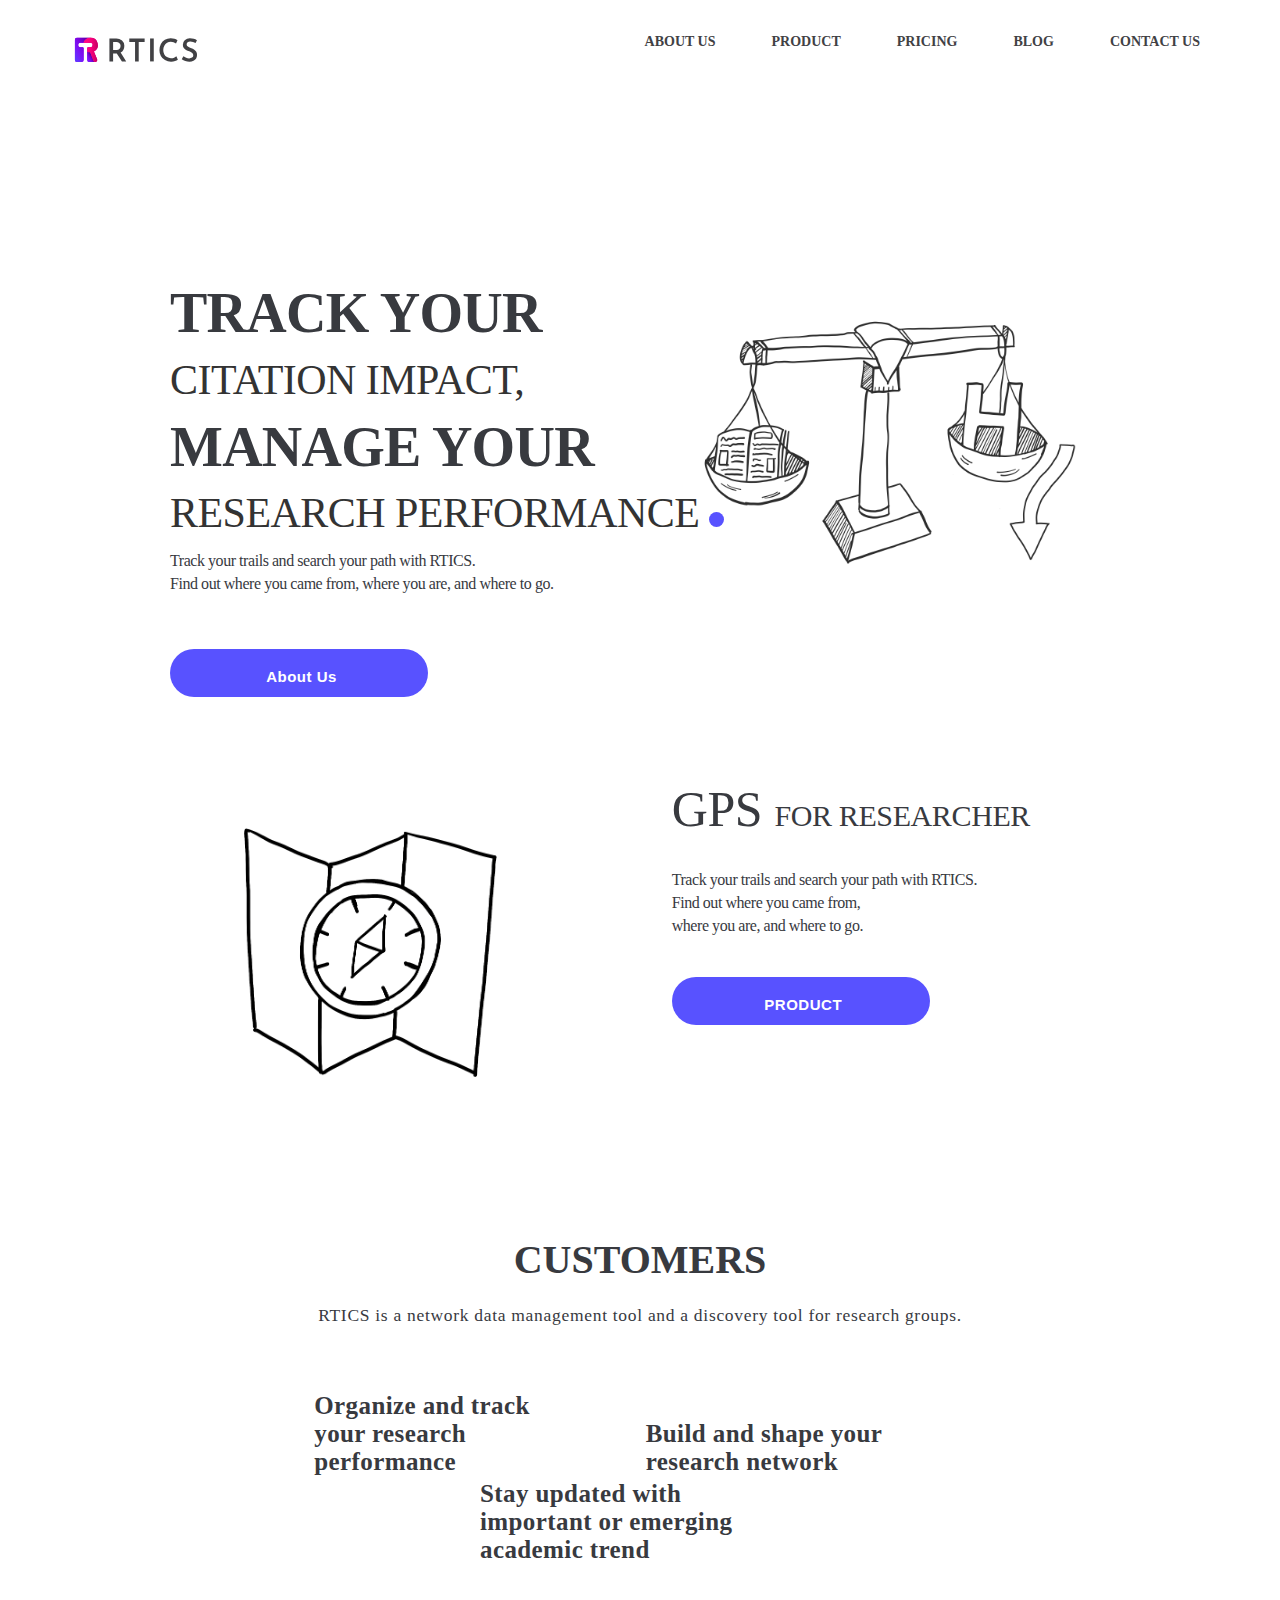
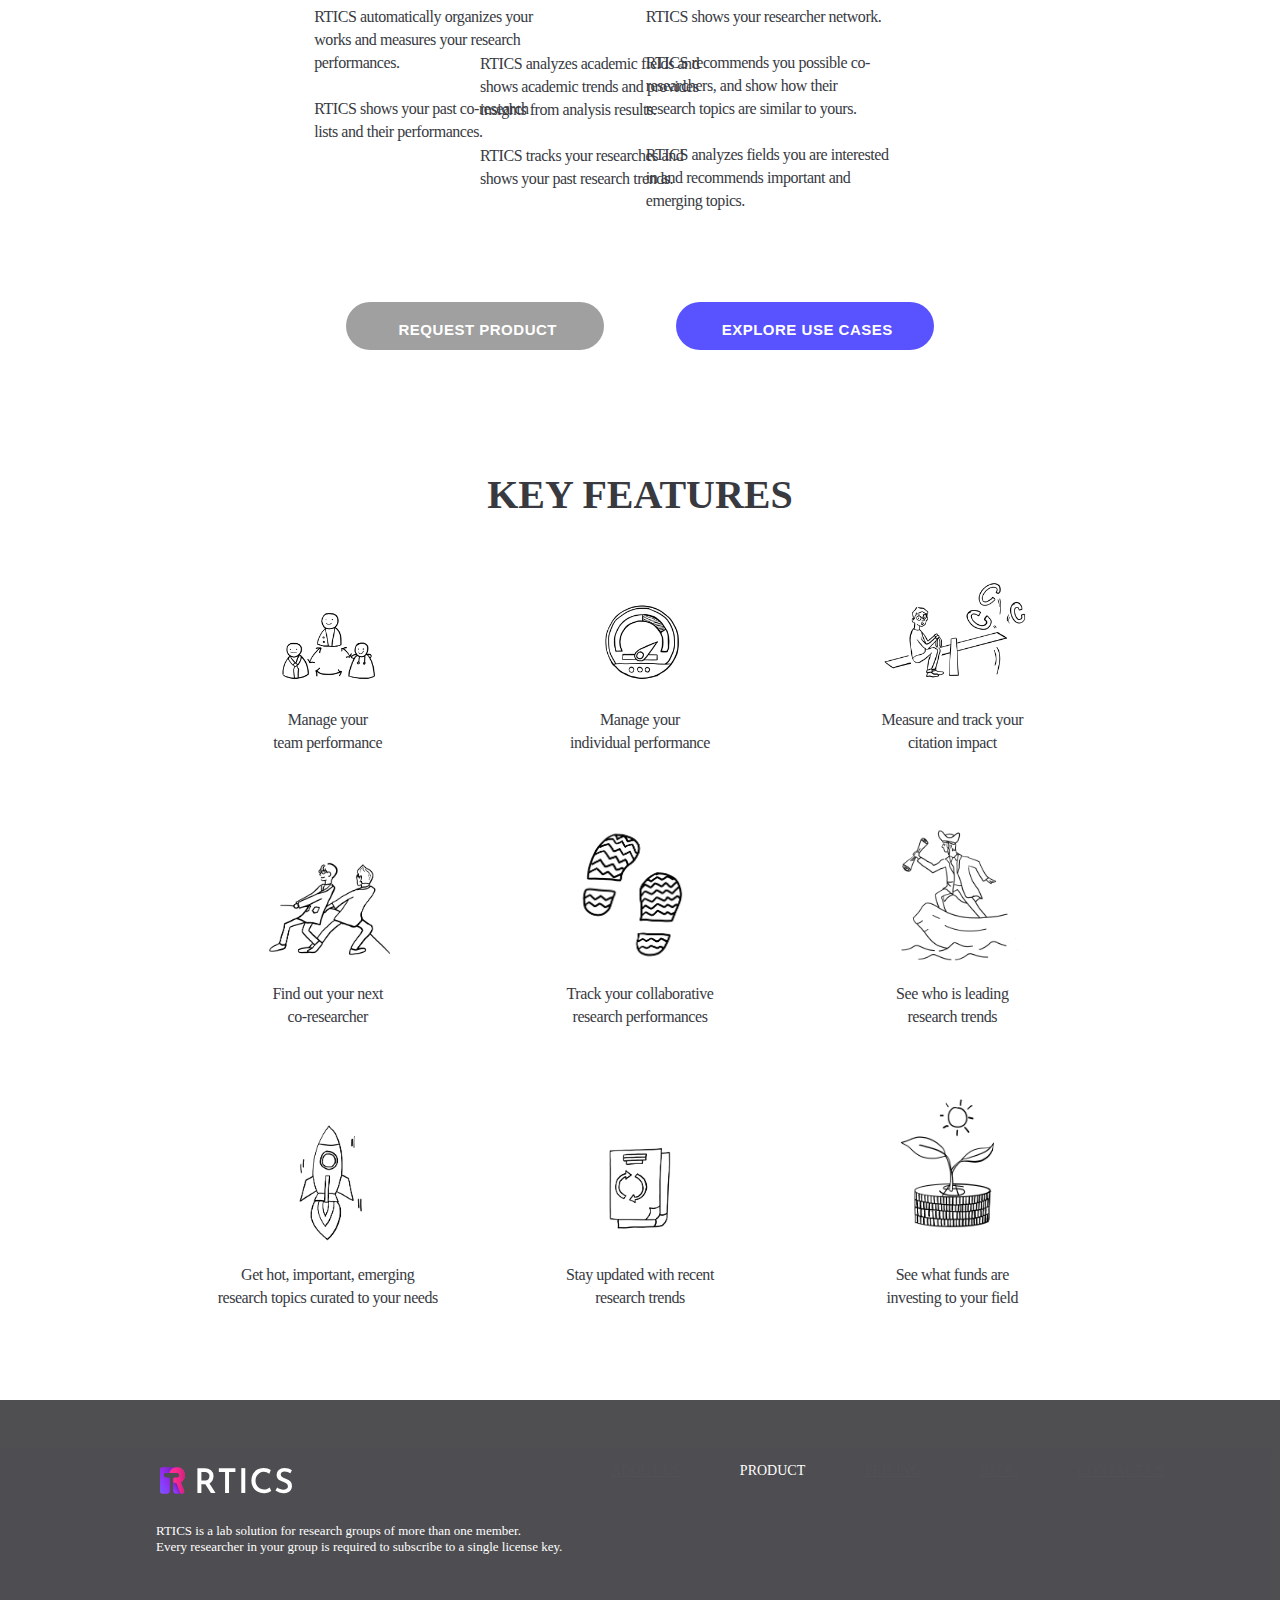
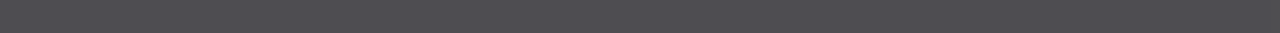
==== index.html @ 88246bf7 "First pages commit" ====
<!DOCTYPE html>
<html lang="en">
  <head>
    <meta charset="UTF-8" />
    <meta name="viewport" content="width=device-width, initial-scale=1.0" />
    <title>Document</title>
    <link
      href="https://fonts.googleapis.com/css?family=Noto+Sans&display=swap"
      rel="stylesheet"
    />
    <link rel="stylesheet" href="css/index.css" />
    <style>
      /* slideshow style start */
      /*  */
      * {
        box-sizing: border-box;
      }

      /* Slideshow container */
      .slideshow-container {
        max-width: 2000px;
        position: relative;
        margin: auto;
      }

      /* Hide the images by default */
      .mySlides {
        display: none;
      }

      /* Position the "next button" to the right */
      .next {
        right: 0;
        border-radius: 3px 0 0 3px;
      }

      /* On hover, add a black background color with a little bit see-through */
      .prev:hover,
      .next:hover {
        background-color: rgba(0, 0, 0, 0.8);
      }

      /* The dots/bullets/indicators */
      .dot {
        cursor: pointer;
        width: 10px;
        height: 10px;
        background-color: #383a3f;
        margin: 0 2px;
        border-radius: 50%;
        display: none;
        /* display: inline-block; */
        transition: all 0.15s ease-out;
      }

      .active,
      .dot:hover {
        width: 20px;
        height: 20px;
        background-color: #5852ff;
      }

      /* Fading animation */
      .fade {
        -webkit-animation-name: fade;
        -webkit-animation-duration: 0.5s;
        animation-name: fade;
        animation-duration: 0.5s;
      }

      @-webkit-keyframes fade {
        from {
          opacity: 0.4;
        }
        to {
          opacity: 1;
        }
      }

      @keyframes fade {
        from {
          opacity: 0.4;
        }
        to {
          opacity: 1;
        }
      }
      /* slideshow style end */
      /*  */
      body {
        background-color: #fff;
      }

      .text {
        font-size: 16px;
        font-weight: normal;
        font-stretch: normal;
        font-style: normal;
        line-height: 1.44;
        letter-spacing: -0.45px;
        color: #383a3f;
      }

      h1,
      h2 {
        margin: 0;
        padding: 0;
      }

      .toptitle {
        width: 826px;
        height: 262px;
      }

      section .top {
        width: 549px;
        height: 49px;
        font-size: 16px;
        font-weight: normal;
        font-stretch: normal;
        font-style: normal;
        line-height: 1.44;
        letter-spacing: -0.45px;
        color: #383a3f;
      }

      .toptitle h1 {
        font-size: 56px;
        font-weight: 600;
        font-stretch: normal;
        font-style: normal;
        line-height: 0.96;
        letter-spacing: -0.73px;
        color: #383a3f;
      }
      .toptitle h2,
      .toptitle span {
        font-size: 42px;
        font-weight: 200;
        line-height: 1.9;
        letter-spacing: -0.55px;
      }

      .punctuation {
        width: 15px;
        height: 15px;
        border-radius: 50%;
        background-color: #5852ff;
        display: inline-block;
      }

      .top img {
        width: 400px;
        height: auto;
        right: 200px;
        top: 123px;
        position: absolute;
        z-index: -1;
      }

      .button {
        width: 258px;
        height: 48px;
        border-radius: 24px;
        background-color: #5852ff;
        display: inline-block;
      }

      .button span {
        color: white;
        top: 0;
        bottom: 0;
        /* margin: auto; */
        line-height: 48px;
        display: inline-block;
        font-family: Helvetica;
        width: 263px;
        height: 48px;
        font-size: 15px;
        font-weight: bold;
        font-stretch: normal;
        text-align: center;
        vertical-align: middle;
        font-style: normal;
        letter-spacing: 0.51px;
      }

      #gpstext {
        position: absolute;
        right: 250px;
        top: 780px;
      }

      #gps img {
        display: inline-block;
        width: 400px;
        height: auto;
      }

      #gps h1 {
        font-size: 40px;
        font-weight: 600;
        letter-spacing: -0.5px;
        font-size: 50px;
        font-weight: 200;
        font-stretch: normal;
        font-style: normal;
        line-height: normal;
        letter-spacing: -0.38px;
        color: #383a3f;
      }

      #gps h1 span {
        font-size: 30px;
        font-weight: 200;
        font-stretch: normal;
        font-style: normal;
        line-height: normal;
        letter-spacing: -0.38px;
        color: #383a3f;
      }

      #gps .text {
        margin-top: 30px;
      }

      #customers {
        width: auto;
        text-align: center;
      }

      #customers h1 {
        width: auto;
        font-size: 40px;
        font-weight: 600;
        font-stretch: normal;
        font-style: normal;
        line-height: normal;
        letter-spacing: normal;
        text-align: center;
        color: #383a3f;
      }

      #customers h3 {
        font-size: 17.5px;
        font-weight: normal;
        font-stretch: normal;
        font-style: normal;
        line-height: normal;
        letter-spacing: 0.7px;
        text-align: center;
        color: #383a3f;
      }

      .customercard {
        display: inline-block;
        width: 320px;
        height: auto;
        text-align: left;
        position: relative;
      }

      .customercard h2 {
        top: 0;
        bottom: 0;
        margin: auto;
        font-size: 25px;
        font-weight: 600;
        font-stretch: normal;
        font-style: normal;
        line-height: 1.12;
        letter-spacing: 0.4px;
        color: #383a3f;
      }

      .customercard .text {
        position: absolute;
        top: 0;
      }

      #customerbuttons {
        width: auto;
        text-align: center;
      }

      #customerbuttons .button {
        margin-left: 30px;
        margin-right: 30px;
      }

      #keyfeatures {
        width: auto;
        text-align: center;
      }

      #keyfeatures h1 {
        width: auto;
        font-size: 40px;
        font-weight: 600;
        font-stretch: normal;
        font-style: normal;
        line-height: normal;
        letter-spacing: normal;
        text-align: center;
        color: #383a3f;
      }

      .keyfeaturescard {
        width: 32%;
        height: auto;
        display: inline-block;
        margin-top: 30px;
        margin-bottom: 30px;
      }

      .keyfeaturescard img {
        width: 50%;
        height: auto;
      }
    </style>
  </head>
  <body>
    <!-- header -->
    <header>
      <a href="" style="float:left; margin-left: 70px;">
        <img src="./img/logo.svg" alt="RTICS Logo" id="logo" />
      </a>
      <nav>
        <a class='hn' href="./contact.html">CONTACT US</a>        
        <a class='hn' href="http://blog.rtics.link">BLOG</a>
        <a class='hn' href="./pricing.html">PRICING</a>
        <a class='hn' href="">PRODUCT</a>
        <a class='hn' href="./aboutus.html">ABOUT US</a>              
      </nav>
    </header>

    <!-- Slideshow container -->
    <div class="slideshow-container">
      <!-- Full-width images with number and caption text -->
      <div class="mySlides fade">
        <section class="top">
          <div class="toptexts">
            <div class="toptitle">
              <h1>TRACK YOUR</h1>
              <h2>CITATION IMPACT,</h2>
              <h1>MANAGE YOUR</h1>
              <h2>
                RESEARCH PERFORMANCE
                <div class="punctuation"></div>
              </h2>
            </div>
            <div class="text">
              Track your trails and search your path with RTICS.
              <br />
              Find out where you came from, where you are, and where to go.
            </div>
          </div>
          <img src="img/top-track.png" alt="track your performance" />
          <div id="topbutton" class="button" style="margin-top: 54px;">
            <span>
              About Us
            </span>
          </div>
        </section>
      </div>

      <div class="mySlides fade">
        <section class="top">
          <div class="toptexts">
            <div class="toptitle">
              <h1>DISCOVER <span>THE</span></h1>
              <h2>UNKNOWN SPACE OF THE</h2>
              <h1>
                ACADEMIC WORLD
                <div class="punctuation"></div>
              </h1>
            </div>
            <div class="text">
              Our goal is to reveal the hidden insights from academic trends.
              <br />
              We help to uplift the academic stakeholders to the elevated level
              of research analytics.
            </div>
          </div>
          <img src="img/top-discover.png" alt="discover academic world" />
          <div id="topbutton" class="button" style="margin-top: 54px;">
            <span>
              PRODUCT KEY FEATURES
            </span>
          </div>
        </section>
      </div>
    </div>
    <br />
    <!-- The dots/circles -->
    <div style="text-align:center">
      <span class="dot" onclick="currentSlide(1)"></span>
      <span class="dot" onclick="currentSlide(2)"></span>
    </div>
    <!-- 슬라이드 쇼 초기화 -->
    <script>
      var slideIndex = 1;
      showSlides(slideIndex);

      // Next/previous controls
      function plusSlides(n) {
        showSlides((slideIndex += n));
      }

      // Thumbnail image controls
      function currentSlide(n) {
        showSlides((slideIndex = n));
      }

      function showSlides(n) {
        var i;
        var slides = document.getElementsByClassName("mySlides");
        var dots = document.getElementsByClassName("dot");
        if (n > slides.length) {
          slideIndex = 1;
        }
        if (n < 1) {
          slideIndex = slides.length;
        }
        for (i = 0; i < slides.length; i++) {
          slides[i].style.display = "none";
        }
        for (i = 0; i < dots.length; i++) {
          dots[i].className = dots[i].className.replace(" active", "");
        }
        slides[slideIndex - 1].style.display = "block";
        dots[slideIndex - 1].className += " active";
      }
    </script>

    <section id="gps" style="margin-top: 321px;">
      <img src="img/GPS.png" alt="gps for researchers" />
      <div id="gpstext">
        <div>
          <h1>GPS <span>FOR RESEARCHER</span></h1>
        </div>
        <div class="text">
          Track your trails and search your path with RTICS.<br />
          Find out where you came from,<br />
          where you are, and where to go.<br />
        </div>
        <div id="gpsbutton" class="button" style="margin-top: 40px;">
          <span>
            PRODUCT
          </span>
        </div>
      </div>
    </section>

    <section id="customers" style="margin-top: 240px;">
      <div>
        <h1>CUSTOMERS</h1>
      </div>
      <div style="margin-top: 22px;">
        <h3>
          RTICS is a network data management tool and a discovery tool for
          research groups.
        </h3>
      </div>
      <div id="customercolumn" style="margin-top: 66px;">
        <div class="h2">
          <div class="customercard">
            <h2>Organize and track<br />your research<br />performance</h2>
          </div>
          <div class="customercard" style="top: 0; bottom: 0; margin: auto;">
            <h2>Build and shape your<br />research network</h2>
          </div>
          <div class="customercard">
            <h2>
              Stay updated with<br />important or emerging<br />academic trend
            </h2>
          </div>
        </div>
        <div class="explain">
          <div class="customercard">
            <div class="text">
              RTICS automatically organizes your<br />works and measures your
              research<br />performances. <br /><br />
              RTICS shows your past co-research<br />lists and their
              performances.
            </div>
          </div>
          <div class="customercard">
            <div class="text">
              RTICS shows your researcher network.
              <br />
              <br />
              RTICS recommends you possible co-<br />researchers, and show how
              their<br />research topics are similar to yours.
              <br />
              <br />
              RTICS analyzes fields you are interested<br />in and recommends
              important and<br />emerging topics.
            </div>
          </div>
          <div class="customercard">
            <div class="text">
              RTICS analyzes academic fields and<br />shows academic trends and
              provides<br />insights from analysis results.
              <br />
              <br />
              RTICS tracks your researches and<br />shows your past research
              trends.
            </div>
          </div>
        </div>
      </div>
      <div id="customerbuttons" style="margin-top: 240px;">
        <div
          id="customerbutton1"
          class="button"
          style="background-color: #a0a0a0;"
        >
          <span>
            REQUEST PRODUCT
          </span>
        </div>
        <div id="customerbutton2" class="button">
          <span>
            EXPLORE USE CASES
          </span>
        </div>
      </div>
    </section>

    <section id="keyfeatures" style="margin-top: 650px;">
      <div>
        <h1>KEY FEATURES</h1>
      </div>
      <div id="keyfeatureslist">
        <div class="keyfeaturescard">
          <img src="img/manage your team.png" alt="manage team performance" />
          <div class="text">
            Manage your<br />
            team performance
          </div>
        </div>
        <div class="keyfeaturescard">
          <img
            src="img/manage your ind.png"
            alt="manage individual performance"
          />
          <div class="text">
            Manage your<br />
            individual performance
          </div>
        </div>
        <div class="keyfeaturescard">
          <img
            src="img/measure and track.png"
            alt="measure citation impact"
          />
          <div class="text">
            Measure and track your<br />
            citation impact
          </div>
        </div>
        <div class="keyfeaturescard">
          <img src="img/find out your next.png" alt="find next co-researcher" />
          <div class="text">
            Find out your next<br />
            co-researcher
          </div>
        </div>
        <div class="keyfeaturescard">
          <img src="img/track your.png" alt="track research performance" />
          <div class="text">
            Track your collaborative<br />
            research performances
          </div>
        </div>
        <div class="keyfeaturescard">
          <img
            src="img/see who is leadingArtboard 1@4x.png"
            alt="see leading trends"
          />
          <div class="text">
            See who is leading<br />
            research trends
          </div>
        </div>
        <div class="keyfeaturescard">
          <img src="img/get hot.png" alt="get hot topics" />
          <div class="text">
            Get hot, important, emerging<br />
            research topics curated to your needs
          </div>
        </div>
        <div class="keyfeaturescard">
          <img src="img/stayupdated.png" alt="stay updated" />
          <div class="text">
            Stay updated with recent<br />
            research trends
          </div>
        </div>
        <div class="keyfeaturescard">
          <img src="img/see what funds.png" alt="see funds" />
          <div class="text">
            See what funds are<br />
            investing to your field
          </div>
        </div>
      </div>
    </section>

    <!-- 자동 슬라이드 -->
    <script>
      var slideIndex = 0;
      showSlides();

      function showSlides() {
        var i;
        var slides = document.getElementsByClassName("mySlides");
        for (i = 0; i < slides.length; i++) {
          slides[i].style.display = "none";
        }
        slideIndex++;
        if (slideIndex > slides.length) {
          slideIndex = 1;
        }
        slides[slideIndex - 1].style.display = "block";
        setTimeout(showSlides, 3000); // Change image every 2 seconds
      }
    </script>
    <footer>
      <img src="img/logo_light.svg" alt="logo" />
      <div id="footernav">
        <span><a href="./aboutus.html">ABOUT US</a></span>
        <span>PRODUCT</span>
        <span><a href="./pricing.html">PRICING</a></span>
        <span><a href="http://blog.rtics.link">BLOG</a></span>
        <span><a href="./contact.html">CONTACT US</a></span>
      </div>
      <div id="copyright">
        RTICS is a lab solution for research groups of more than one member.<br />
        Every researcher in your group is required to subscribe to a single
        license key.
      </div>
    </footer>
  </body>
</html>
---- css/index.css ----
body {
  margin: 0 auto;
  padding: 0;
  background-color: #fafafa;
  width: 100%;
}

header {
  width: 1440px;
  height: 102px;
  margin: 0 auto ;
  padding-top: 34px;
}



#logo {
  width: 128px;
  height: 32px;
}

nav {
  float: right;
  text-decoration: none;
  margin-right: 184px;
  width: 732px;
  height: 38px;
}

nav .hn {
  float: right;
  text-decoration: none;
  font-weight: 800;
  font-family: "Apple SD Gothic Neo";
  color: #414144;
  font-size: 14px;
  text-align: right;
  margin-right: 56px;
}

section {
  margin-left: 170px;
  margin-right: 170px;
  padding-top: 185px;
  width: 500px;
  height: 55px;
  font-weight: 800;
  color: #333333;
  font-family: "Apple SD Gothic Neo";
  font-weight: 800;
  font-size: 40px;
  font-stretch: normal;
  font-style: normal;
  line-height: normal;
  letter-spacing: 1.47px;
  color: #333333;
}

article {
  margin-top: 64px;
  width: 720px;
  height: 160px;
  font-family: "Noto Sans";
  font-size: 18px;
  font-weight: normal;
  font-stretch: normal;
  font-style: normal;
  line-height: 1.78;
  letter-spacing: 0.57px;
  color: #333333;
}

a {
  color: #333333;
}

footer {
  font-family: "Apple SD Gothic Neo";
  position: absolute;
  top: 3000px;
  width: 100%;
  height: 233px;
  background-color: #302f33;
  opacity: 0.85;
  display: inline-block;
}

footer img {
  width: 136px;
  margin-left: 156px;
  margin-top: 63px;
  position: absolute;
  left: 0;
  display: inline-block;
}

#footernav {
  font-size: 14px;
  position: absolute;
  right: 0px;
  margin-top: 63px;
  color: white;
  margin-right: 60px;
  display: inline-block;
  width: auto;
}

#footernav span {
  margin-right: 56px;
}

#footershadow {
  display: none;
  background-color: #302f33;
  opacity: 0.85;
}

#copyright {
  font-size: 13px;
  color: white;
  margin-top: 123px;
  margin-left: 156px;
}
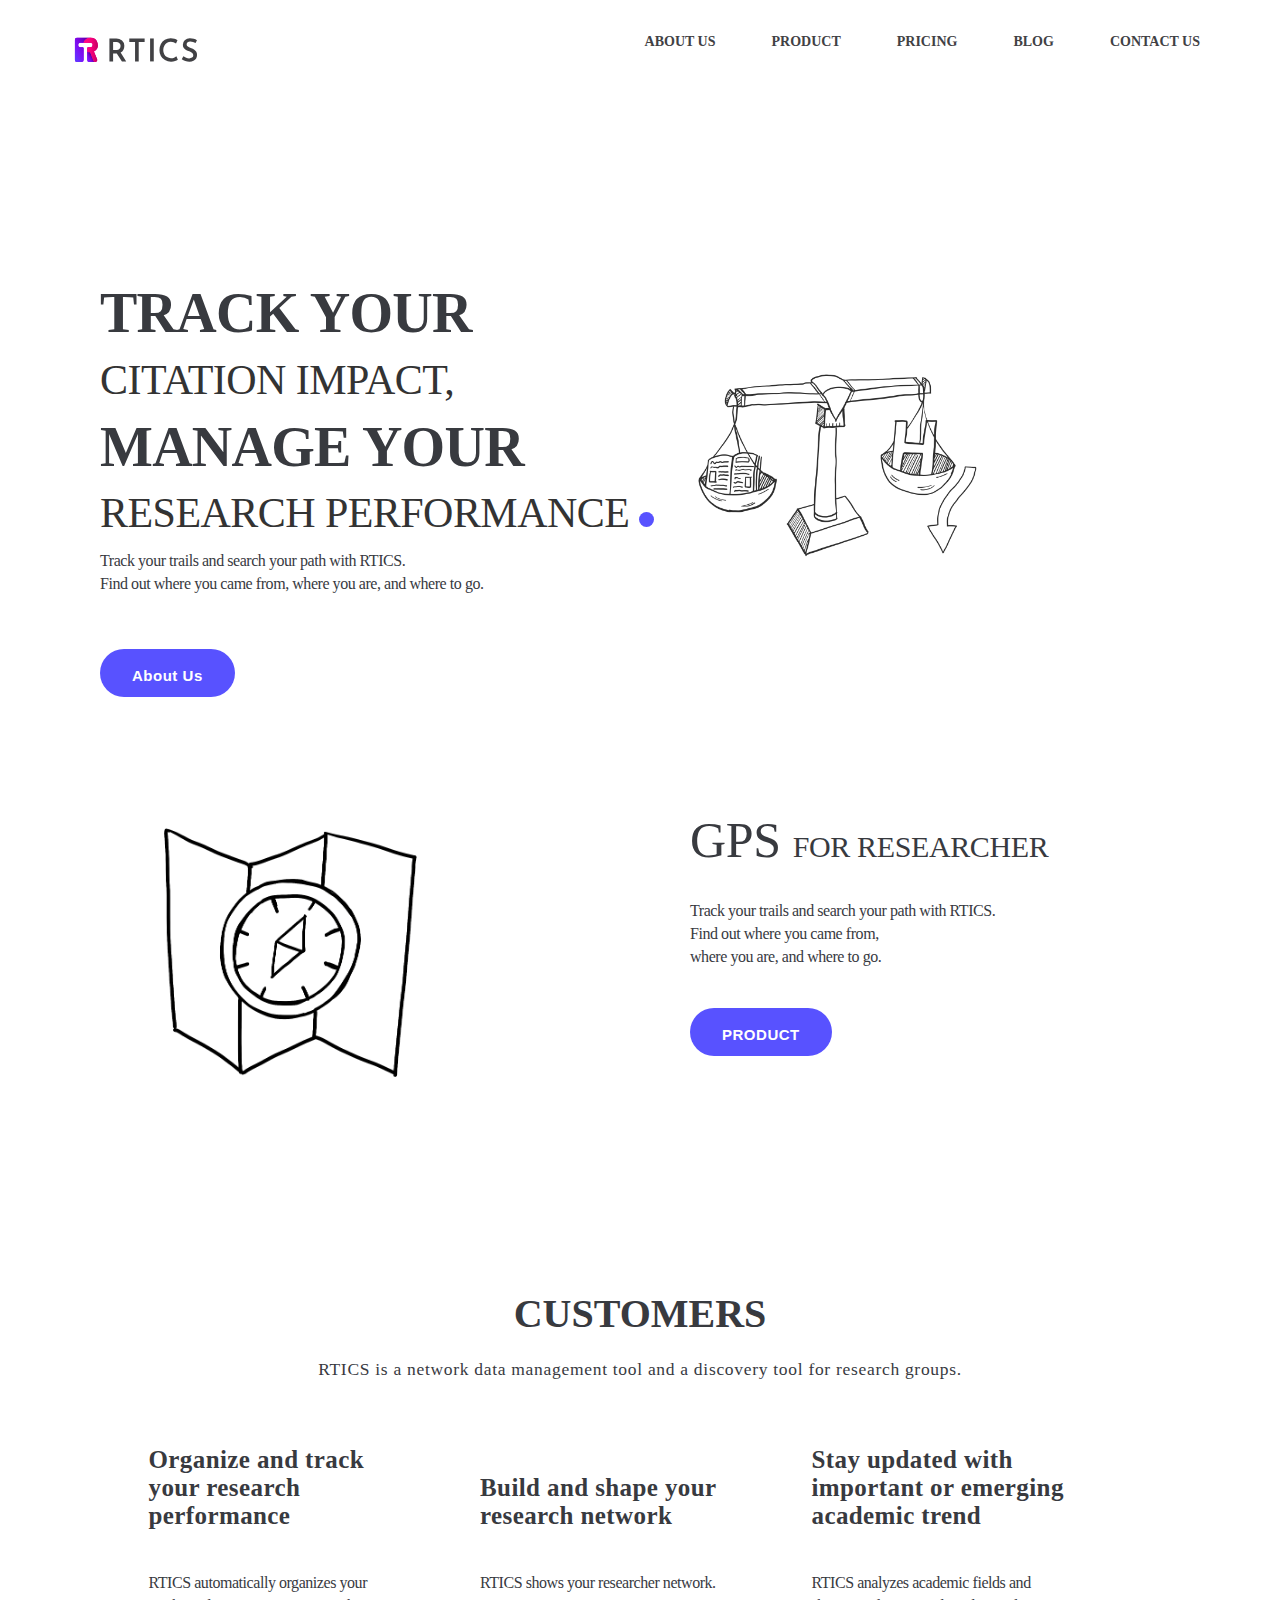
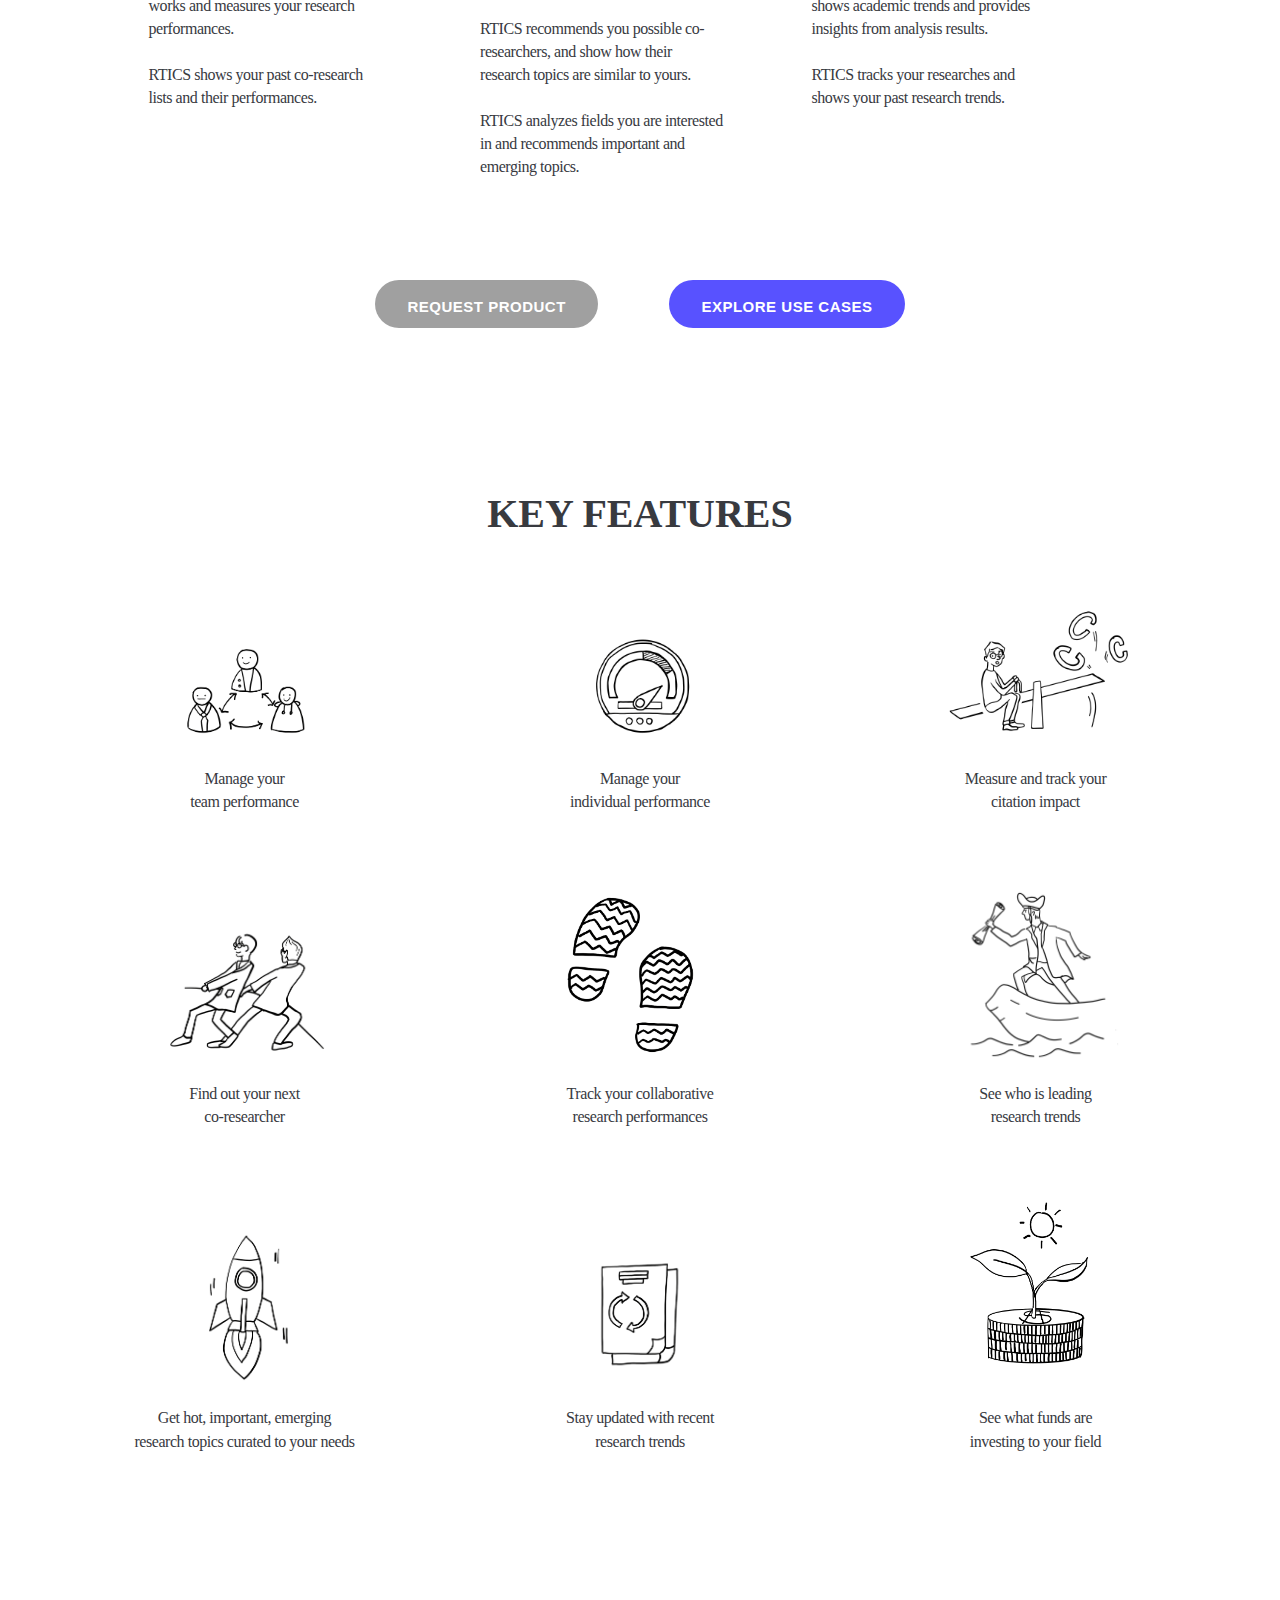
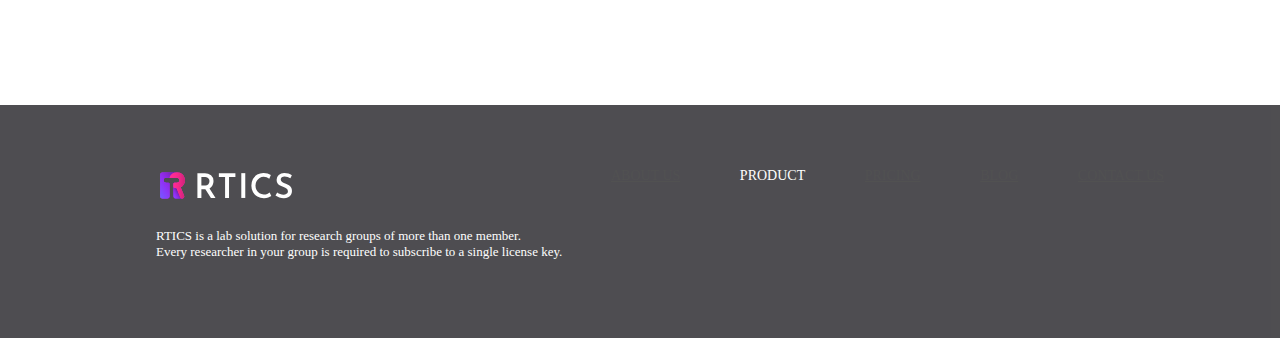
==== commit ac58257c: "feature & footer" ====
--- a/index.html
+++ b/index.html
@@ -18,7 +18,7 @@
 
       /* Slideshow container */
       .slideshow-container {
-        max-width: 2000px;
+        width: 1080px;
         position: relative;
         margin: auto;
       }
@@ -108,12 +108,12 @@
       }
 
       .toptitle {
-        width: 826px;
+        width: 1080px;
         height: 262px;
       }
 
       section .top {
-        width: 549px;
+
         height: 49px;
         font-size: 16px;
         font-weight: normal;
@@ -158,43 +158,42 @@
         z-index: -1;
       }
 
+
       .button {
-        width: 258px;
-        height: 48px;
+        color: white;
         border-radius: 24px;
         background-color: #5852ff;
-        display: inline-block;
-      }
-
-      .button span {
-        color: white;
-        top: 0;
-        bottom: 0;
-        /* margin: auto; */
-        line-height: 48px;
+        padding: 24px 32px;
+        padding-top:18px;
+        margin-top: 54px;
         display: inline-block;
         font-family: Helvetica;
-        width: 263px;
         height: 48px;
         font-size: 15px;
         font-weight: bold;
-        font-stretch: normal;
         text-align: center;
         vertical-align: middle;
-        font-style: normal;
         letter-spacing: 0.51px;
       }
 
       #gpstext {
-        position: absolute;
-        right: 250px;
-        top: 780px;
+        position: relative;
+        width: 500px;
+        float: right;
+        display: inlie-block;
+
       }
 
       #gps img {
         display: inline-block;
         width: 400px;
         height: auto;
+      }
+
+      #gps {
+        width: 1100px;
+        height: 400px;
+        margin: 0 auto;
       }
 
       #gps h1 {
@@ -305,6 +304,11 @@
         color: #383a3f;
       }
 
+      #keyfeatureslist {
+        width: 1200px;
+        margin: 0 auto;
+      }
+
       .keyfeaturescard {
         width: 32%;
         height: auto;
@@ -314,9 +318,28 @@
       }
 
       .keyfeaturescard img {
-        width: 50%;
+        width: 190px;
         height: auto;
       }
+
+      .toptexts {
+        display: inlie-block;
+        width: 600px;
+      }
+
+      .slide-img {
+        position: absolute;
+        top:200px;
+        right:200px;
+        display: inlie-block;
+        height: 300px;
+        width: 300px;
+        background-size: cover;
+        background-position: center center;
+        background-repeat: no-repeat;
+      }
+
+
     </style>
   </head>
   <body>
@@ -355,12 +378,8 @@
               Find out where you came from, where you are, and where to go.
             </div>
           </div>
-          <img src="img/top-track.png" alt="track your performance" />
-          <div id="topbutton" class="button" style="margin-top: 54px;">
-            <span>
-              About Us
-            </span>
-          </div>
+          <div class="slide-img" style="background-image: url(img/top-track.png);" alt="track your performance"></div>
+          <div id="topbutton" class="button" >About Us</div>
         </section>
       </div>
 
@@ -382,12 +401,8 @@
               of research analytics.
             </div>
           </div>
-          <img src="img/top-discover.png" alt="discover academic world" />
-          <div id="topbutton" class="button" style="margin-top: 54px;">
-            <span>
-              PRODUCT KEY FEATURES
-            </span>
-          </div>
+          <div class="slide-img" style="background-image: url(img/top-discover.png);" alt="discover academic world" ></div>
+          <div id="topbutton" class="button"> PRODUCT KEY FEATURES </div>
         </section>
       </div>
     </div>
@@ -433,8 +448,10 @@
       }
     </script>
 
-    <section id="gps" style="margin-top: 321px;">
-      <img src="img/GPS.png" alt="gps for researchers" />
+    <section style="width: 100%;height: 800px;">
+      <div id="gps" style="margin-top: 321px;">
+      <img src="img/GPS.png" alt="gps for researchers">
+
       <div id="gpstext">
         <div>
           <h1>GPS <span>FOR RESEARCHER</span></h1>
@@ -450,9 +467,10 @@
           </span>
         </div>
       </div>
+    </div>
     </section>
 
-    <section id="customers" style="margin-top: 240px;">
+    <section id="customers" style=" height: 800px;">
       <div>
         <h1>CUSTOMERS</h1>
       </div>
@@ -462,7 +480,7 @@
           research groups.
         </h3>
       </div>
-      <div id="customercolumn" style="margin-top: 66px;">
+      <div id="customercolumn" style="margin-top: 66px; height: 380px;">
         <div class="h2">
           <div class="customercard">
             <h2>Organize and track<br />your research<br />performance</h2>
@@ -510,7 +528,7 @@
           </div>
         </div>
       </div>
-      <div id="customerbuttons" style="margin-top: 240px;">
+      <div id="customerbuttons" >
         <div
           id="customerbutton1"
           class="button"
@@ -528,7 +546,7 @@
       </div>
     </section>
 
-    <section id="keyfeatures" style="margin-top: 650px;">
+    <section id="keyfeatures" style="height: 1400px;">
       <div>
         <h1>KEY FEATURES</h1>
       </div>
--- a/css/index.css
+++ b/css/index.css
@@ -39,8 +39,6 @@
 }
 
 section {
-  margin-left: 170px;
-  margin-right: 170px;
   padding-top: 185px;
   width: 500px;
   height: 55px;
@@ -76,8 +74,6 @@
 
 footer {
   font-family: "Apple SD Gothic Neo";
-  position: absolute;
-  top: 3000px;
   width: 100%;
   height: 233px;
   background-color: #302f33;
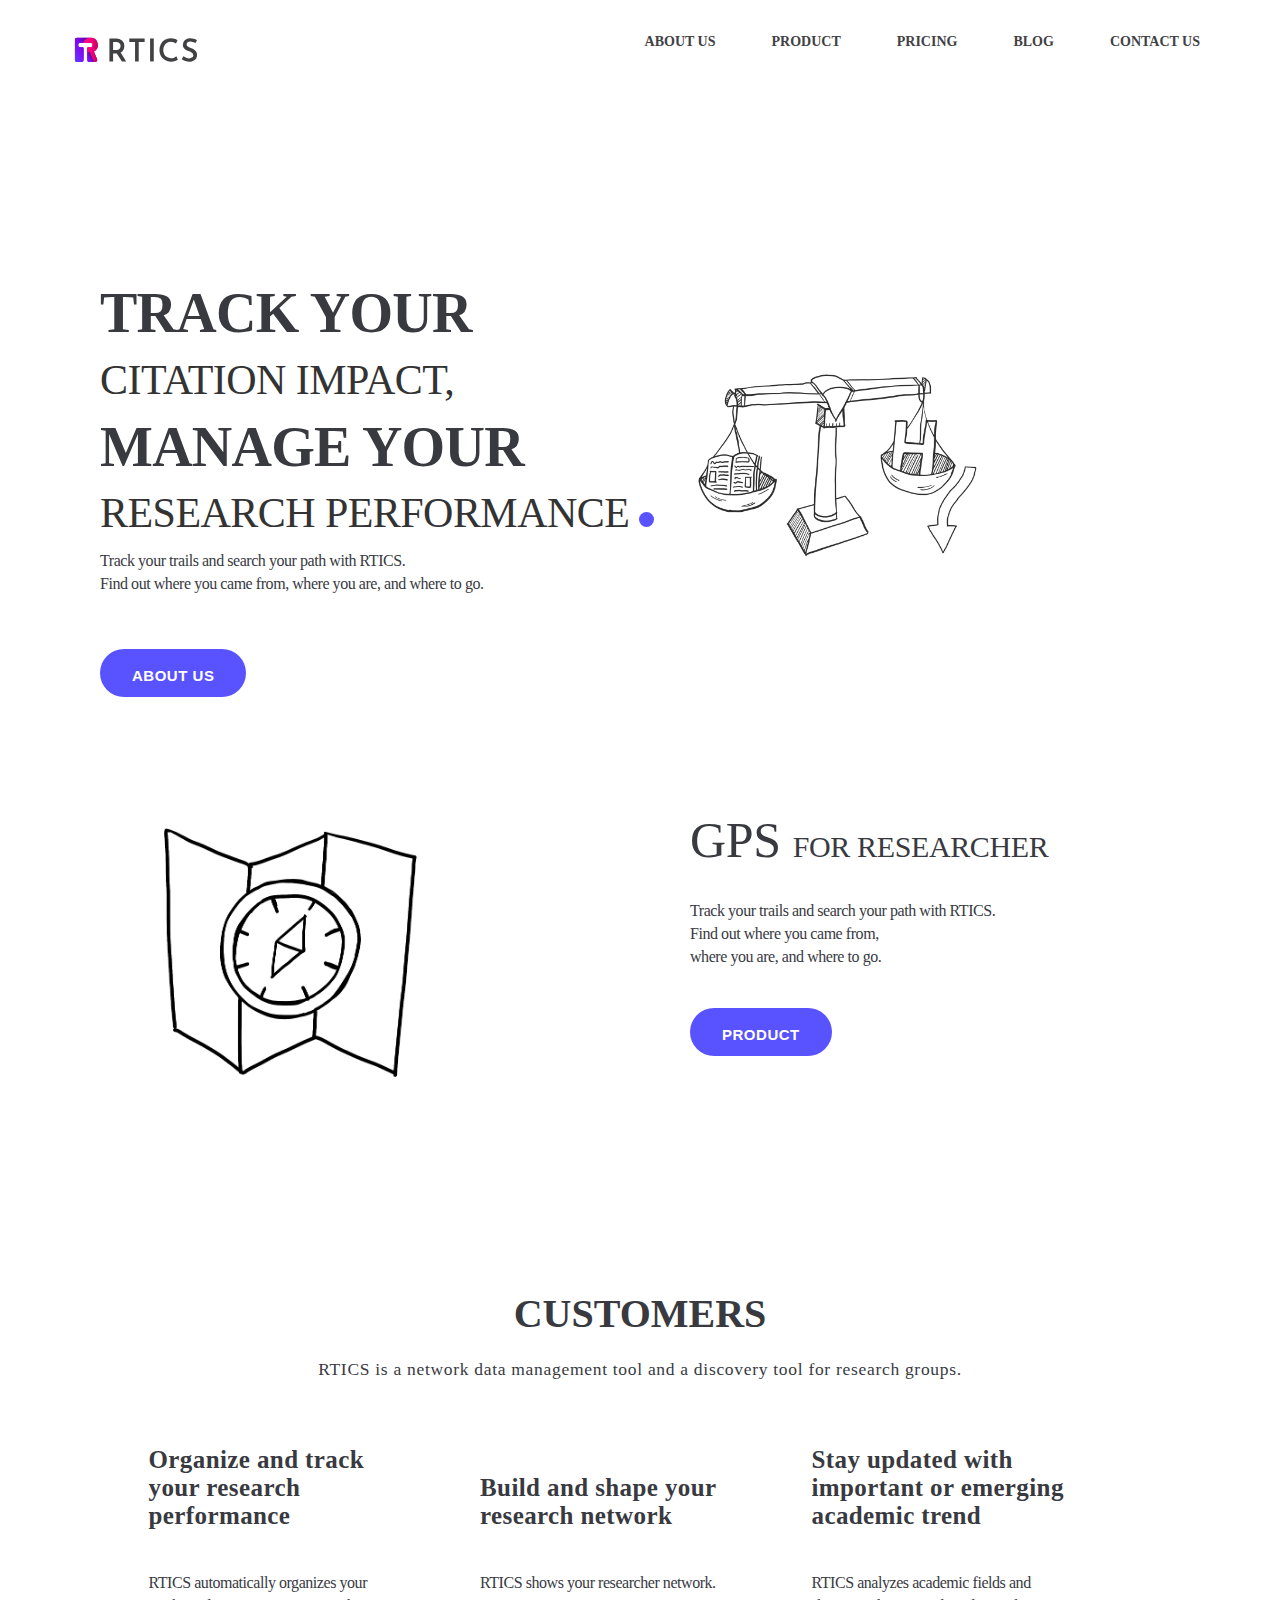
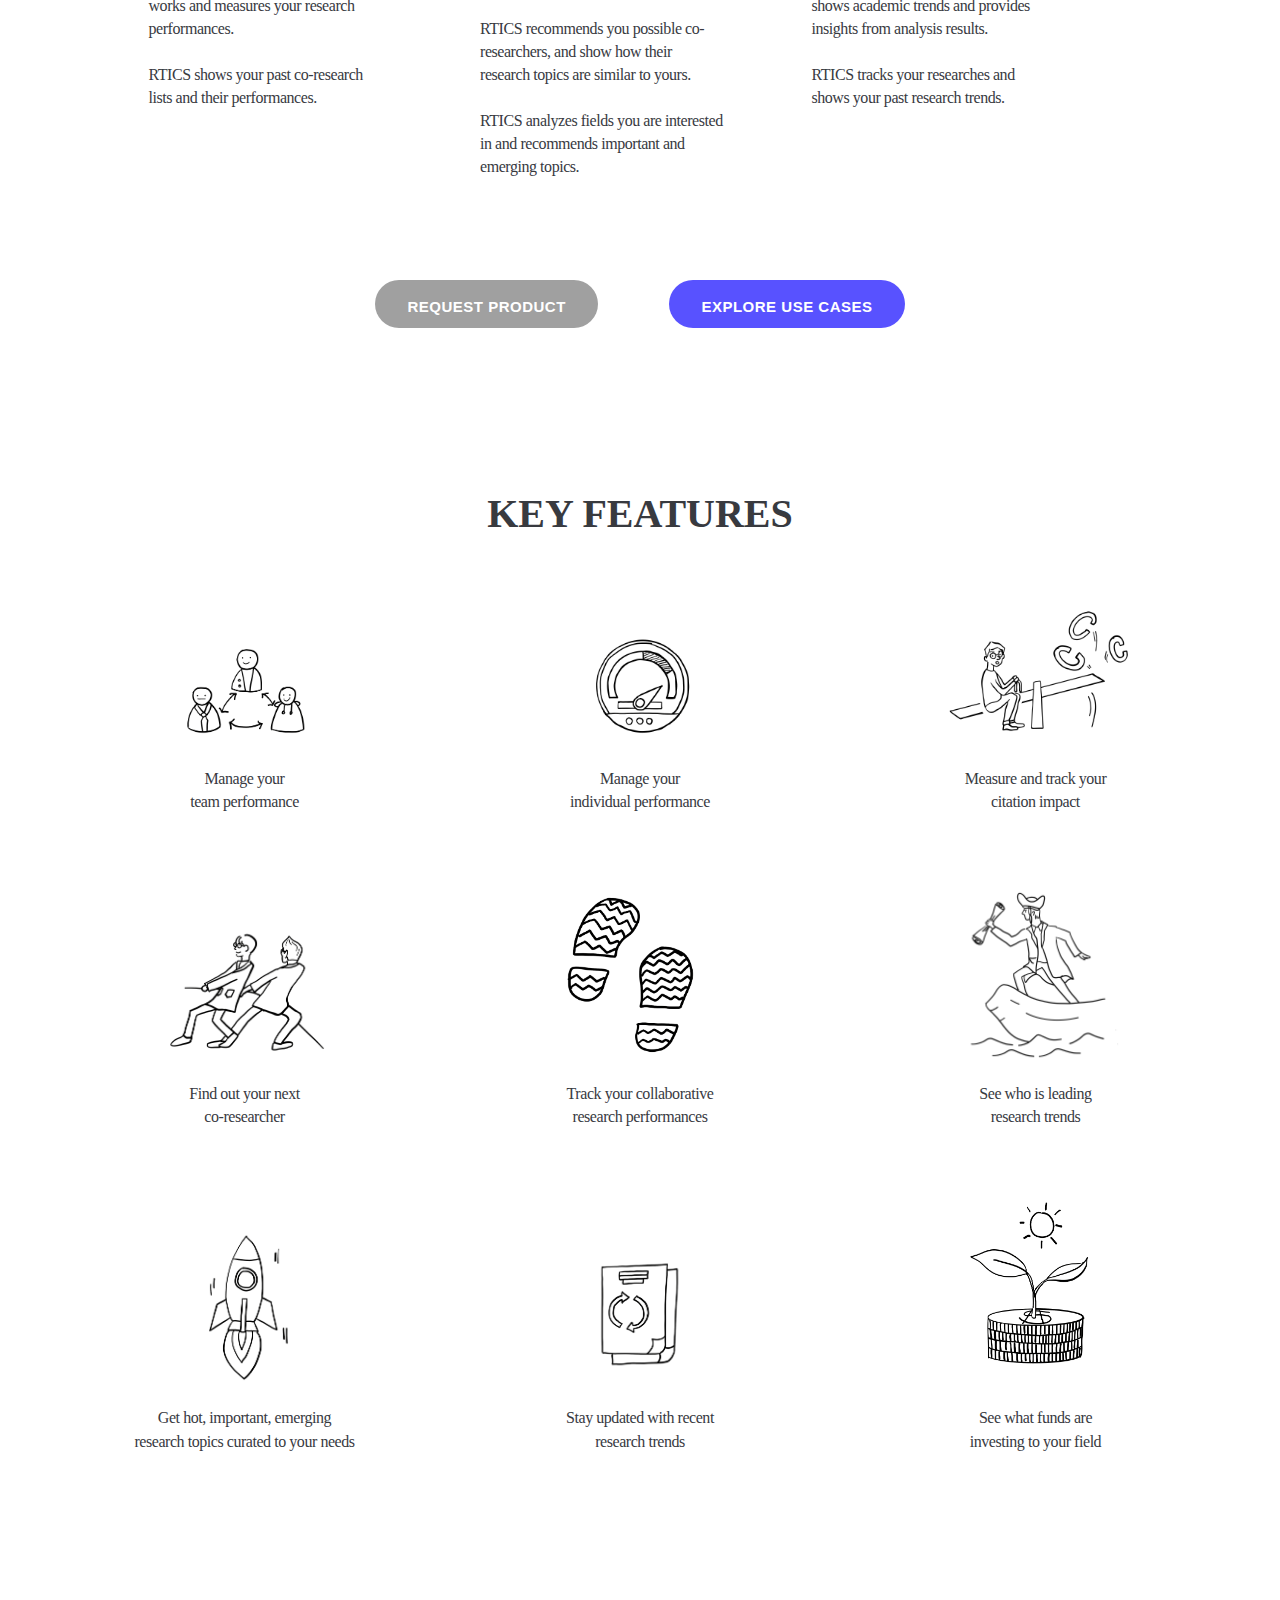
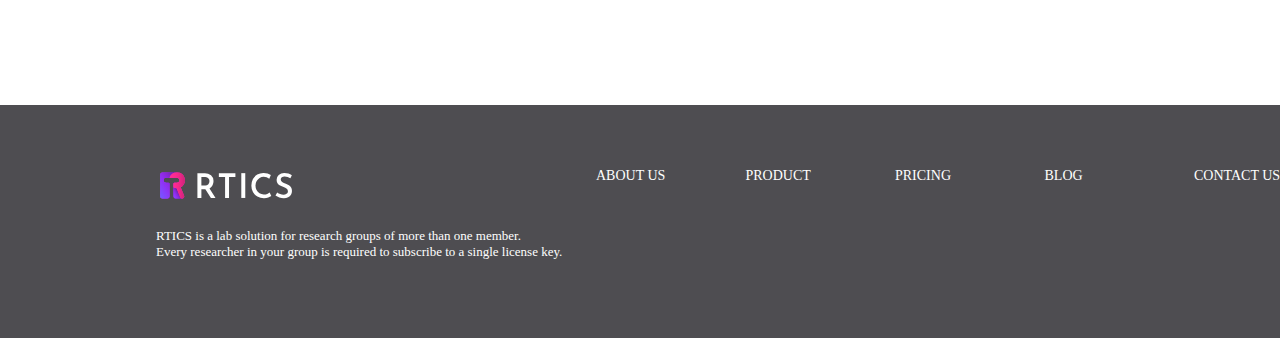
==== commit 1c4c3668: "side pages debug" ====
--- a/index.html
+++ b/index.html
@@ -160,6 +160,7 @@
 
 
       .button {
+        text-decoration: none;
         color: white;
         border-radius: 24px;
         background-color: #5852ff;
@@ -352,8 +353,8 @@
         <a class='hn' href="./contact.html">CONTACT US</a>        
         <a class='hn' href="http://blog.rtics.link">BLOG</a>
         <a class='hn' href="./pricing.html">PRICING</a>
-        <a class='hn' href="">PRODUCT</a>
-        <a class='hn' href="./aboutus.html">ABOUT US</a>              
+        <a class='hn' href="#customers">PRODUCT</a>
+        <a class='hn' href="#gps">ABOUT US</a>              
       </nav>
     </header>
 
@@ -379,7 +380,7 @@
             </div>
           </div>
           <div class="slide-img" style="background-image: url(img/top-track.png);" alt="track your performance"></div>
-          <div id="topbutton" class="button" >About Us</div>
+          <a id="topbutton" class="button" href="#gps">ABOUT US</a>
         </section>
       </div>
 
@@ -402,7 +403,7 @@
             </div>
           </div>
           <div class="slide-img" style="background-image: url(img/top-discover.png);" alt="discover academic world" ></div>
-          <div id="topbutton" class="button"> PRODUCT KEY FEATURES </div>
+          <a id="topbutton" class="button" href="#keyfeatures"> PRODUCT KEY FEATURES </a>
         </section>
       </div>
     </div>
@@ -646,10 +647,12 @@
       }
     </script>
     <footer>
+      <div style="width:100%">
+      <div id="footer_cont">
       <img src="img/logo_light.svg" alt="logo" />
       <div id="footernav">
-        <span><a href="./aboutus.html">ABOUT US</a></span>
-        <span>PRODUCT</span>
+        <span><a href="#gps">ABOUT US</a></span>
+        <span><a href="" >PRODUCT</a></span>
         <span><a href="./pricing.html">PRICING</a></span>
         <span><a href="http://blog.rtics.link">BLOG</a></span>
         <span><a href="./contact.html">CONTACT US</a></span>
@@ -659,6 +662,8 @@
         Every researcher in your group is required to subscribe to a single
         license key.
       </div>
+    </div>
+  </div>
     </footer>
   </body>
 </html>
--- a/css/index.css
+++ b/css/index.css
@@ -69,7 +69,7 @@
 }
 
 a {
-  color: #333333;
+  text-decoration: none;
 }
 
 footer {
@@ -90,6 +90,14 @@
   display: inline-block;
 }
 
+#footer_cont{
+  width:1400px;
+  height: 200px;
+  margin: 0 auto;
+  position: relative;
+  overflow: hidden;
+}
+
 #footernav {
   font-size: 14px;
   position: absolute;
@@ -101,7 +109,10 @@
   width: auto;
 }
 
-#footernav span {
+#footernav span a{
+  color: white;
+  display: inline-block;
+  min-width: 90px;
   margin-right: 56px;
 }
 
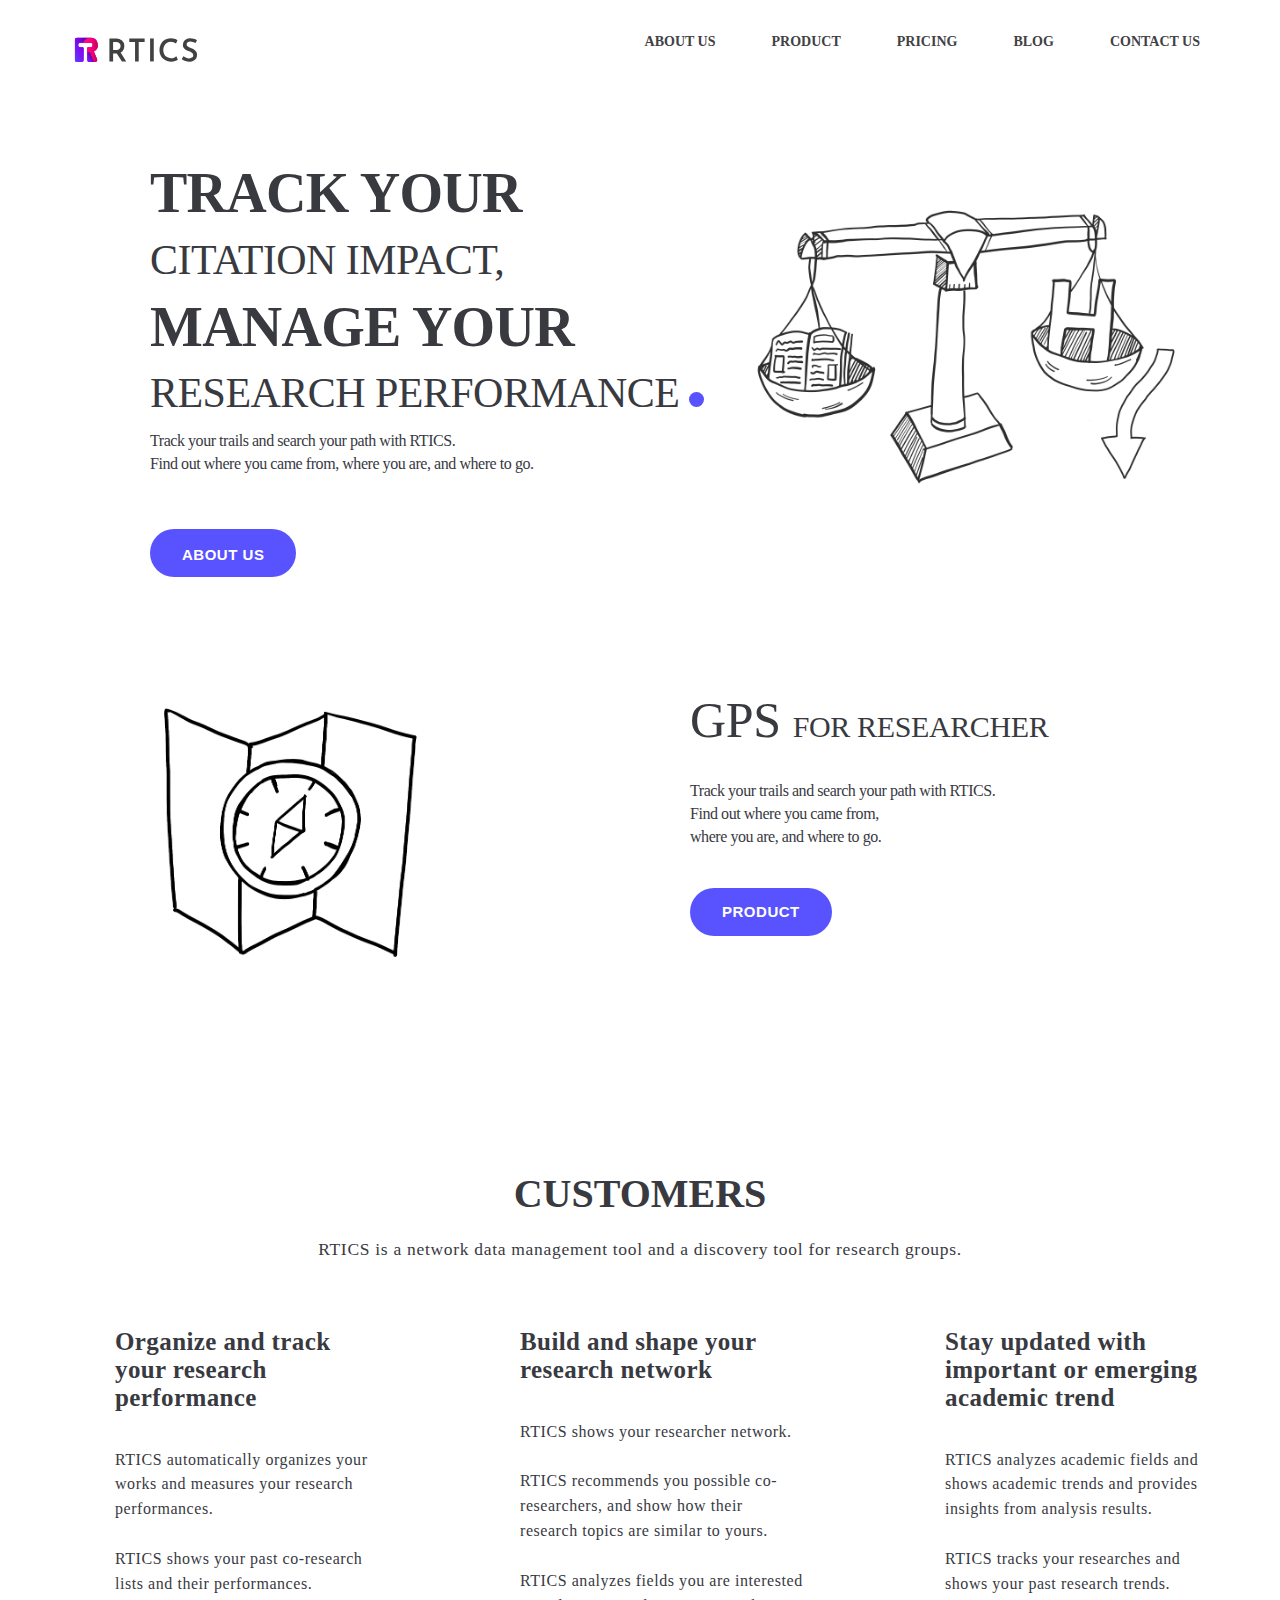
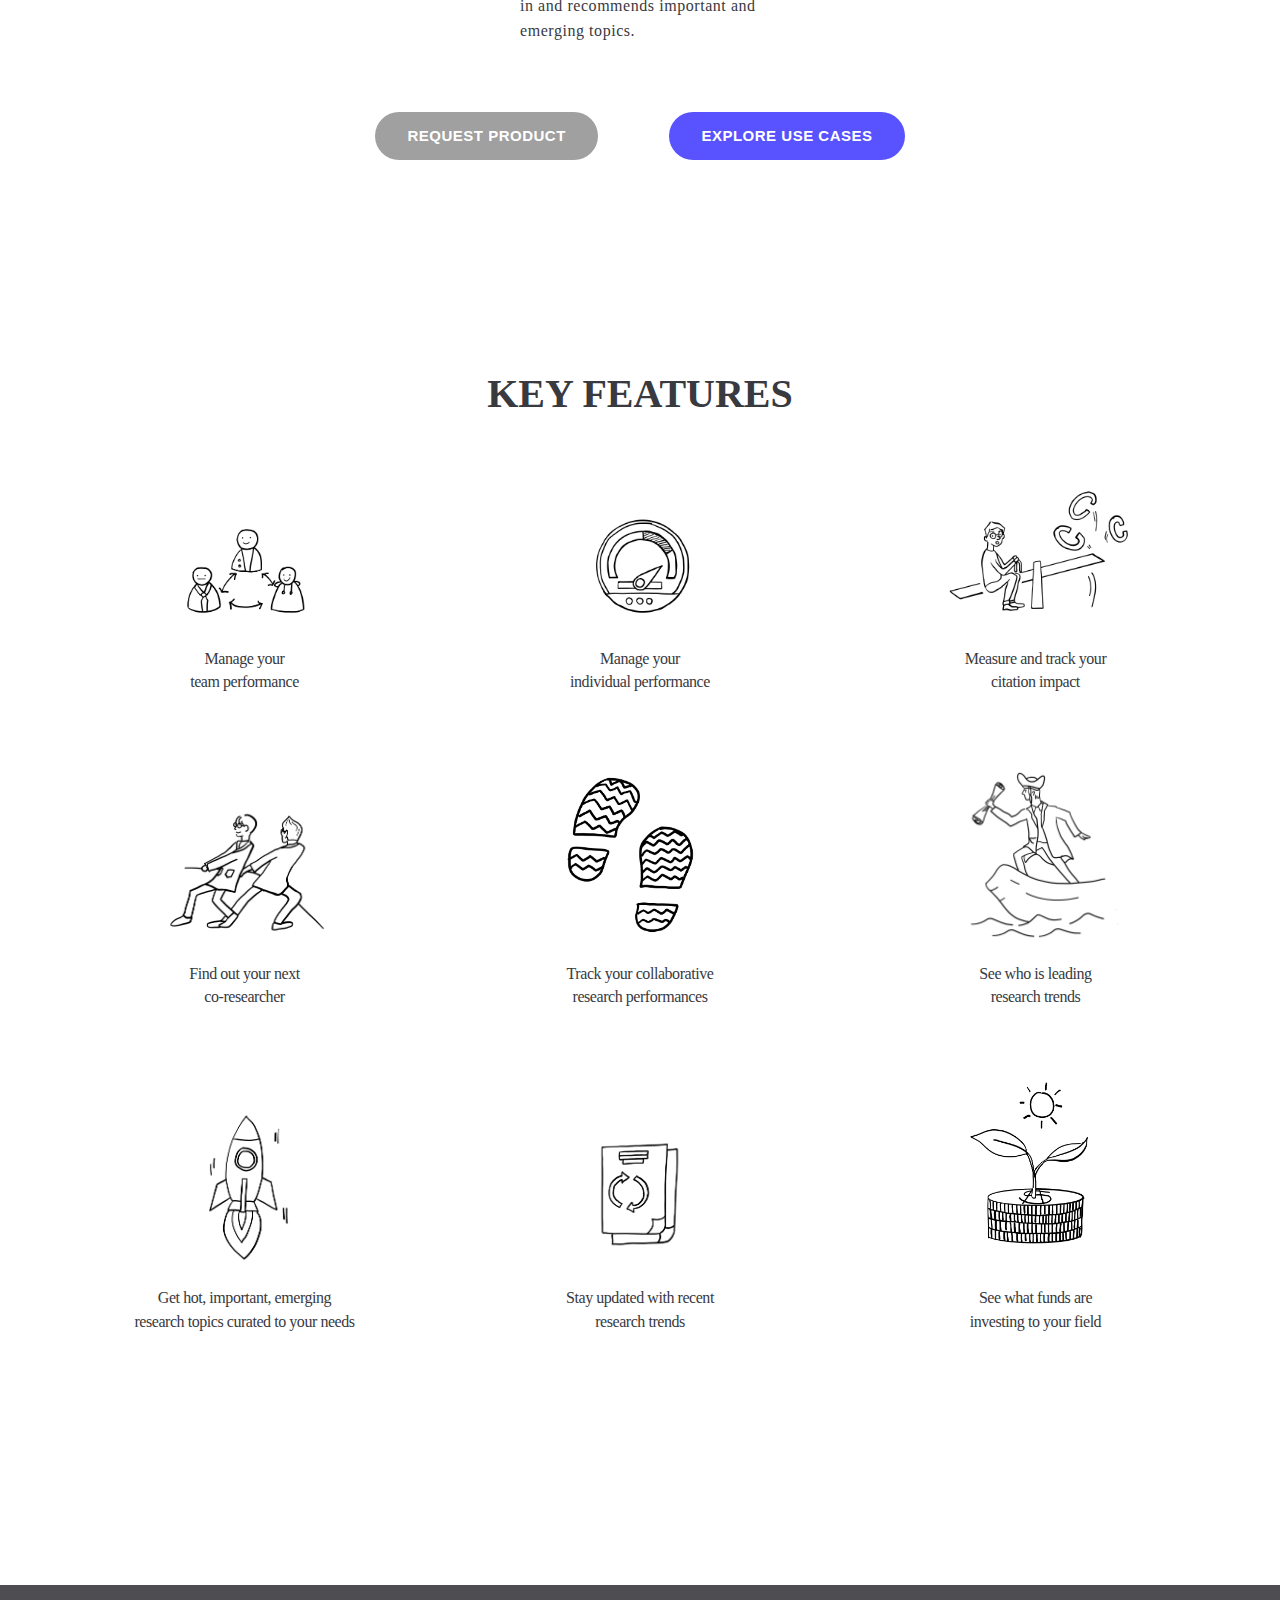
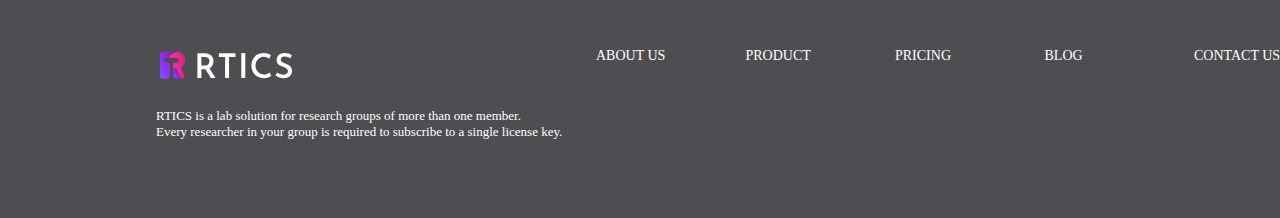
==== commit 40441449: "*" ====
--- a/index.html
+++ b/index.html
@@ -19,6 +19,7 @@
       /* Slideshow container */
       .slideshow-container {
         width: 1080px;
+        padding-left: 50px;
         position: relative;
         margin: auto;
       }
@@ -99,6 +100,7 @@
         line-height: 1.44;
         letter-spacing: -0.45px;
         color: #383a3f;
+        z-index: 5;
       }
 
       h1,
@@ -112,8 +114,8 @@
         height: 262px;
       }
 
-      section .top {
-
+      .top {
+        padding-top:65px;
         height: 49px;
         font-size: 16px;
         font-weight: normal;
@@ -165,7 +167,7 @@
         border-radius: 24px;
         background-color: #5852ff;
         padding: 24px 32px;
-        padding-top:18px;
+        padding-top:15px;
         margin-top: 54px;
         display: inline-block;
         font-family: Helvetica;
@@ -254,13 +256,23 @@
 
       .customercard {
         display: inline-block;
-        width: 320px;
+        width: 300px;
+        margin-right: 75px;
         height: auto;
         text-align: left;
         position: relative;
       }
 
-      .customercard h2 {
+      .cmcard {
+        display: inline-block;
+        width: 320px;
+        height: 350px;
+        position: absolute;
+        top: 50px;
+        text-align: left;
+      }
+
+      .cmcard h2 {
         top: 0;
         bottom: 0;
         margin: auto;
@@ -273,9 +285,16 @@
         color: #383a3f;
       }
 
-      .customercard .text {
-        position: absolute;
-        top: 0;
+      .cmcard .text{
+        margin-top: 36px;
+          font-family: NotoSans;
+  font-size: 16px;
+  font-weight: normal;
+  font-stretch: normal;
+  font-style: normal;
+  line-height: 1.56;
+  letter-spacing: 0.55px;
+  color: #383a3f;
       }
 
       #customerbuttons {
@@ -324,20 +343,24 @@
       }
 
       .toptexts {
-        display: inlie-block;
-        width: 600px;
+        display: inline-block;
+        z-index: 3;
+        word-break: break-word;
+        width: 550px;
       }
 
       .slide-img {
         position: absolute;
-        top:200px;
-        right:200px;
-        display: inlie-block;
-        height: 300px;
-        width: 300px;
+        top:0px;
+        right:0;
+        display: inline-block;
+        height: 450px;
+        width: 450px;
         background-size: cover;
         background-position: center center;
         background-repeat: no-repeat;
+        z-index: 1;
+        overflow: hidden;
       }
 
 
@@ -346,7 +369,7 @@
   <body>
     <!-- header -->
     <header>
-      <a href="" style="float:left; margin-left: 70px;">
+      <a href="./index.html" style="float:left; margin-left: 70px;">
         <img src="./img/logo.svg" alt="RTICS Logo" id="logo" />
       </a>
       <nav>
@@ -450,7 +473,7 @@
     </script>
 
     <section style="width: 100%;height: 800px;">
-      <div id="gps" style="margin-top: 321px;">
+      <div id="gps" style="margin-top: 221px; padding-top: 100px;">
       <img src="img/GPS.png" alt="gps for researchers">
 
       <div id="gpstext">
@@ -481,43 +504,32 @@
           research groups.
         </h3>
       </div>
-      <div id="customercolumn" style="margin-top: 66px; height: 380px;">
-        <div class="h2">
-          <div class="customercard">
-            <h2>Organize and track<br />your research<br />performance</h2>
-          </div>
-          <div class="customercard" style="top: 0; bottom: 0; margin: auto;">
-            <h2>Build and shape your<br />research network</h2>
-          </div>
-          <div class="customercard">
-            <h2>
-              Stay updated with<br />important or emerging<br />academic trend
-            </h2>
-          </div>
-        </div>
-        <div class="explain">
-          <div class="customercard">
-            <div class="text">
+      <div id="customercolumn" style="position:relative; height: 380px; width: 1200px; margin: 0 auto;">
+          <div class="cmcard" style="left:75px;">
+            <span><h2>Organize and track<br />your research<br />performance</h2></span>
+              <div class="text">
               RTICS automatically organizes your<br />works and measures your
               research<br />performances. <br /><br />
               RTICS shows your past co-research<br />lists and their
               performances.
-            </div>
-          </div>
-          <div class="customercard">
-            <div class="text">
-              RTICS shows your researcher network.
-              <br />
-              <br />
-              RTICS recommends you possible co-<br />researchers, and show how
-              their<br />research topics are similar to yours.
-              <br />
-              <br />
-              RTICS analyzes fields you are interested<br />in and recommends
-              important and<br />emerging topics.
-            </div>
-          </div>
-          <div class="customercard">
+              </div>
+          </div>
+          <div class="cmcard" style="right: 400px;">
+             <span><h2>Build and shape your<br />research network</h2></span>
+              <div class="text">
+                RTICS shows your researcher network.
+                <br />
+                <br />
+                RTICS recommends you possible co-<br />researchers, and show how
+                their<br />research topics are similar to yours.
+                <br />
+                <br />
+                RTICS analyzes fields you are interested<br />in and recommends
+                important and<br />emerging topics.
+              </div>
+          </div>
+          <div class="cmcard" style="right:-25px;">
+            <span><h2>Stay updated with<br />important or emerging<br />academic trend</h2></span>
             <div class="text">
               RTICS analyzes academic fields and<br />shows academic trends and
               provides<br />insights from analysis results.
@@ -525,7 +537,7 @@
               <br />
               RTICS tracks your researches and<br />shows your past research
               trends.
-            </div>
+            </div>            
           </div>
         </div>
       </div>
